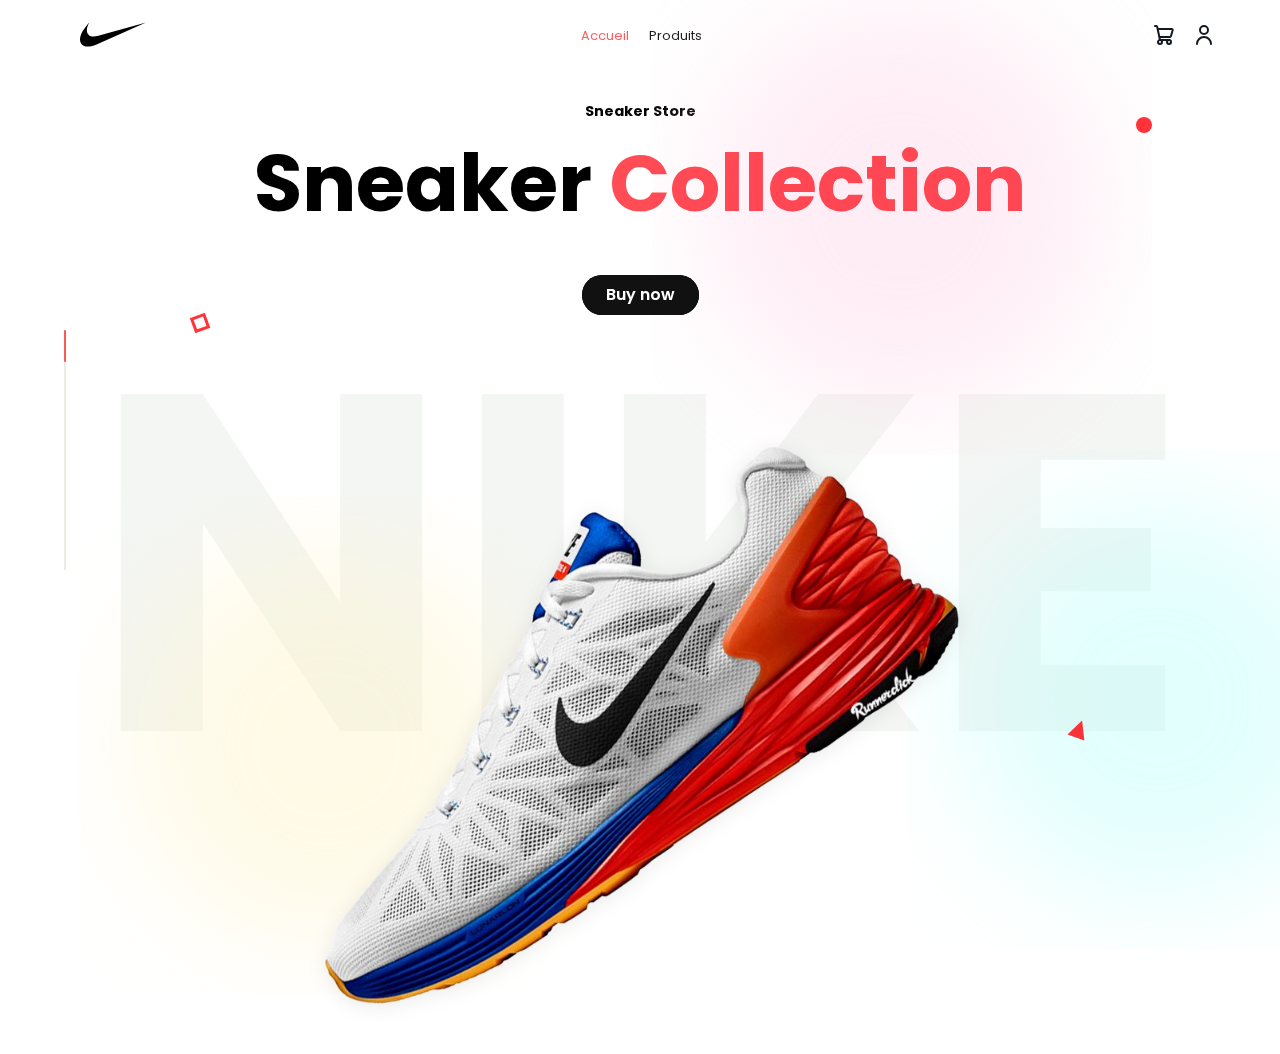
==== pages/landing/index.html @ f35dbf2d ":sparkles: #4 Integration of landing page" ====
<!DOCTYPE html>
<html>

<head>
  <meta charset=utf-8 />
  <meta name="viewport" content="width=device-width" />
  <title>Landing</title>
  <link href='https://fonts.googleapis.com/css?family=Poppins' rel='stylesheet'>
  <link rel="stylesheet" href="../../style/reset.css" />
  <link rel="stylesheet" href="../../components/Header/style.css" />
  <link rel="stylesheet" href="./style.css" />
</head>

<body>
  <div class="Header"></div>
  <div class="container">
    <div class="hero">
      <h2 class="subtitle">Sneaker Store</h2>
      <h1 class="title">
        Sneaker <span class="specialTitle">Collection</span>
      </h1>

      <button class="ctaBuy">Buy now</button>

      <h1 class="backgroundTitle">NIKE</h1>

      <img class="backgroundImage" src="../../assets/images/shoe.png" />


      <svg class="redCircle" width="500px" height="500px">
        <defs>
          <filter x="-50%" y="-50%" width="500%" height="500%" id="blur">
            <feGaussianBlur stdDeviation="60" />
          </filter>
        </defs>
        <circle cx="250" cy="250" r="200" fill="#FFD2E6" opacity="0.4" filter="url(#blur)"></circle>
      </svg>

      <svg class="yellowCircle" width="500px" height="500px">
        <defs>
          <filter x="-50%" y="-50%" width="500%" height="500%" id="blur">
            <feGaussianBlur stdDeviation="60" />
          </filter>
        </defs>
        <circle cx="250" cy="250" r="200" fill="#FEF3C2" opacity="0.4" filter="url(#blur)"></circle>
      </svg>

      <svg class="blueCircle" width="500px" height="500px">
        <defs>
          <filter x="-50%" y="-50%" width="500%" height="500%" id="blur">
            <feGaussianBlur stdDeviation="60" />
          </filter>
        </defs>
        <circle cx="250" cy="250" r="200" fill="#B7FFFB" opacity="0.4" filter="url(#blur)"></circle>
      </svg>

      <div class="littleCircle"></div>
      <div class="littleRectangle"></div>
      <div class="littleTriangle"></div>

      <div class="scrollBarIndicator">
        <div class="scrollBarBox">
          <div class="scrollBar"></div>
        </div>
      </div>
    </div>


  </div>
  <div class="Footer"></div>
  <script src="../../components/Header/script.js"></script>
  <script src="./script.js"></script>
</body>

</html>
---- components/Header/style.css ----
@import url('https://fonts.googleapis.com/css?family=Poppins');


* {
  font-family: 'Poppins', sans-serif;
  --red-color: #FF5B5F;
}

.headerContainer {
  width: 100%;
  display: flex;
  justify-content: space-between;
  align-items: center;
  padding: 0 4rem 0 5rem;
  background: transparent;
}

.logo {
  cursor: pointer;
}

.headerLinks {

}

.headerLink {
  cursor: pointer;
  text-decoration: none;
  color: rgb(25, 25, 25);
  font-size: 0.8rem;
  margin-right: 1rem;
}

.active {
  color: var(--red-color);
}

.headerUser {
  display: flex;
  justify-content: space-between;
}

.headerUser > img:not(:last-child) {
  margin-right: 1rem;
}
---- pages/landing/style.css ----
body {
  font-family: 'Poppins', sans-serif;
  overflow-x: hidden;
}

.container {
  max-width: 980px;
  margin: 2rem auto;
}

.hero {
  display: flex;
  flex-direction: column;
  justify-content: center;
  align-items: center;
}

.subtitle {
  font-size: 0.9rem;
  font-weight: medium;
}

.title {
  font-size: 5rem;
  font-weight: bold;
  margin-bottom: 2rem;
  z-index: 10;
}

.specialTitle {
  color: #FF000E;
  opacity: 0.7;
  z-index: 10;
}

.ctaBuy {
  cursor: pointer;
  color: white;
  background: black;
  border: none;
  border-radius: 2rem;
  padding: 0.5rem 1.5rem;
  font-weight: 600;
  position: relative;
  outline: none;
  z-index: 10;
}


.ctaBuy:before {
  content: '';
  background: linear-gradient(45deg, #ff0000, #ff7300, #fffb00, #48ff00, #00ffd5, #002bff, #7a00ff, #ff00c8, #ff0000);
  position: absolute;
  top: -2px;
  left:-2px;
  background-size: 400%;
  z-index: -1;
  filter: blur(5px);
  width: calc(100% + 4px);
  height: calc(100% + 4px);
  animation: glowing 20s linear infinite;
  opacity: 0;
  transition: opacity .3s ease-in-out;
  border-radius: 2rem;
}

.ctaBuy:active {
  color: #000
}

.ctaBuy:active:after {
  background: transparent;
}

.ctaBuy:hover:before {
  opacity: 1;
}

.ctaBuy:after {
  z-index: -1;
  content: '';
  position: absolute;
  width: 100%;
  height: 100%;
  background: #111;
  left: 0;
  top: 0;
  border-radius: 2rem;
}

@keyframes glowing {
  0% { background-position: 0 0; }
  50% { background-position: 400% 0; }
  100% { background-position: 0 0; }
}

.backgroundTitle {
  color: rgb(201, 215, 201);
  font-size: 30rem;
  line-height: 1rem;
  z-index: -1;
  margin-top: 15rem;
  opacity: 0.2;
}

.backgroundImage {
  width: 70%;
  height: auto;
  margin-top: -10rem;
  filter: drop-shadow(rgba(0, 0, 0, 0.08) 0px 0.2rem 0.6rem);
  z-index: 10;
}

.redCircle {
  position: absolute;
  top: -5%;
  right: 10%;
  z-index: 2;
}

.yellowCircle {
  position: absolute;
  top: 55%;
  left: 6%;
  z-index: 2;
}

.blueCircle {
  position: absolute;
  top: 50%;
  right: -10%;
  z-index: 2;
}

.littleCircle {
  position: absolute;
  top: 13%;
  right: 10%;
  z-index: 10;
  padding: 0.5rem;
  border-radius: 50%;
  background: #FF0007;
  opacity: 0.8;
}

.littleRectangle {
  position: absolute;
  top: 35%;
  left: 15%;
  z-index: 10;
  padding: 0.3rem;
  border: 3px solid #FF0007;
  opacity: 0.8;
  transform: rotate(-20deg);
}

.littleTriangle {
  position: absolute;
  top: 80%;
  right: 15%;
  z-index: 10;
  opacity: 0.8;
  width: 0;
  height: 0;
  border-style: solid;
  border-width: 0 9px 18px 9px;
  border-color: transparent transparent #ff0009 transparent;
  transform: rotate(20deg);
}

.scrollBarIndicator {
  position: fixed;
  top: 50%;
  left: 5%;
  width: 2px;
  height: 15rem;
  background: #E9E7E0;
  opacity: 0.8;
  z-index: -1;
  transform: translateY(-50%);
}

.scrollBarBox {
  position: relative;
  width: 100%;
  height: 87%;
}

.scrollBar {
  position: absolute;
  top: 0;
  left: 0;
  width: 100%;
  height: 2rem;
  background: #FF0000;
  opacity: 0.8;
  z-index: -1;
  border-radius: 1rem;
}
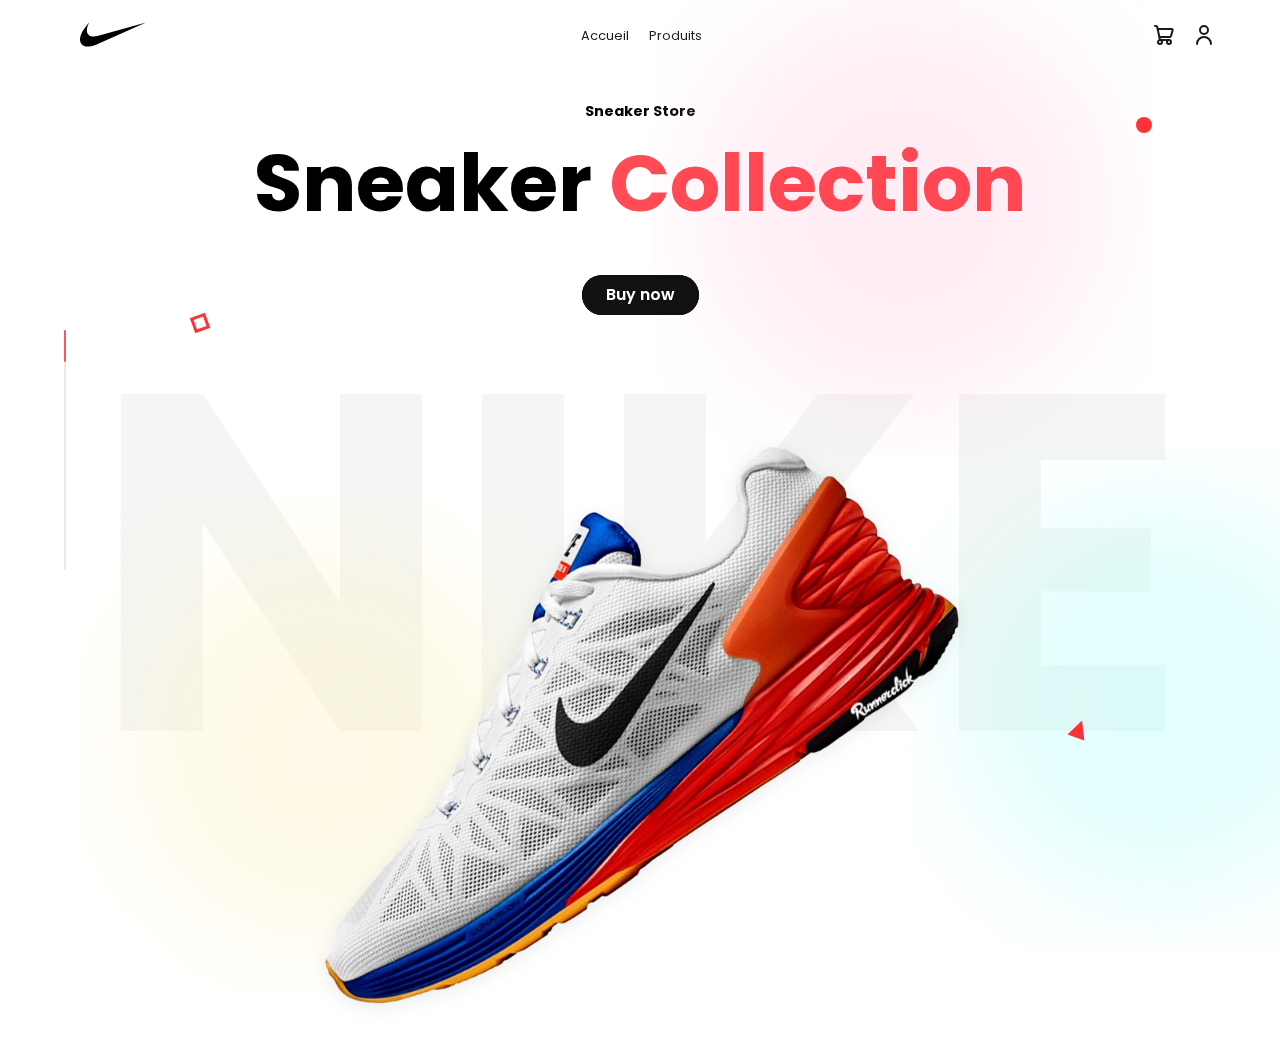
==== commit c16d5f02: "📱 #4 Work on responsive landing page" ====
--- a/pages/landing/index.html
+++ b/pages/landing/index.html
@@ -12,7 +12,7 @@
 </head>
 
 <body>
-  <div class="Header"></div>
+  <header class="Header"></header>
   <div class="container">
     <div class="hero">
       <h2 class="subtitle">Sneaker Store</h2>
@@ -25,7 +25,6 @@
       <h1 class="backgroundTitle">NIKE</h1>
 
       <img class="backgroundImage" src="../../assets/images/shoe.png" />
-
 
       <svg class="redCircle" width="500px" height="500px">
         <defs>
@@ -67,7 +66,7 @@
 
 
   </div>
-  <div class="Footer"></div>
+  <footer class="Footer"></footer>
   <script src="../../components/Header/script.js"></script>
   <script src="./script.js"></script>
 </body>
--- a/components/Header/style.css
+++ b/components/Header/style.css
@@ -1,5 +1,4 @@
 @import url('https://fonts.googleapis.com/css?family=Poppins');
-
 
 * {
   font-family: 'Poppins', sans-serif;
@@ -13,14 +12,11 @@
   align-items: center;
   padding: 0 4rem 0 5rem;
   background: transparent;
+  z-index: 100;
 }
 
 .logo {
   cursor: pointer;
-}
-
-.headerLinks {
-
 }
 
 .headerLink {
@@ -43,3 +39,136 @@
 .headerUser > img:not(:last-child) {
   margin-right: 1rem;
 }
+
+.headerMobileContainer {
+  display: flex;
+  justify-content: space-between;
+  align-items: center;
+  z-index: 100;
+}
+
+.headerMobileUser {
+  display: flex;
+  align-items: center;
+}
+
+.headerMobileUser > img {
+  margin-right: 1rem;
+}
+
+.burgerIcon {
+  margin-left: 1rem;
+}
+
+.logoMobile {
+  cursor: pointer;
+  margin-left: 3rem;
+}
+
+.headerMobileLinks {
+  height: 100vh;
+  width: 100%;
+  z-index: 200;
+  position: absolute;
+  transform: translate(-100%, 0);
+  transition: transform 0.5s ease-in-out;
+  backdrop-filter: blur(25px);
+  padding: 0 1rem;
+}
+
+.headerMobileLinkBox {
+  display: flex;
+  margin-top: 5rem;
+}
+
+.returnIcon {
+  position: absolute;
+  top: 1rem;
+  left: 1rem;
+  cursor: pointer;
+  background: white;
+  padding: 0.5rem;
+  border-radius: 50%;
+}
+
+.headerMobileLink {
+  cursor: pointer;
+  text-decoration: none;
+  font-size: 1.2rem;
+  font-weight: bold;
+  width: 50%;
+  display: flex;
+  justify-content: center;
+  align-items: center;
+  flex-direction: column;
+  color: black;
+  padding: 3rem 1rem;
+  position: relative;
+}
+
+
+.headerMobileLink:before {
+  content: '';
+  background: linear-gradient(45deg, #ff0000, #ff7300, #fffb00, #48ff00, #00ffd5, #002bff, #7a00ff, #ff00c8, #ff0000);
+  position: absolute;
+  top: -2px;
+  left:-2px;
+  background-size: 400%;
+  z-index: -1;
+  filter: blur(5px);
+  width: calc(100% + 4px);
+  height: calc(100% + 4px);
+  animation: glowing 20s linear infinite;
+  opacity: 0;
+  transition: opacity .3s ease-in-out;
+  border-radius: 2rem;
+}
+
+
+.headerMobileLink:active:after {
+  background: transparent;
+}
+
+.active.headerMobileLink:before {
+  opacity: 1;
+}
+
+.headerMobileLink:after {
+  z-index: -1;
+  content: '';
+  position: absolute;
+  width: 100%;
+  height: 100%;
+  left: 0;
+  top: 0;
+  border-radius: 2rem;
+}
+
+@keyframes glowing {
+  0% { background-position: 0 0; }
+  50% { background-position: 400% 0; }
+  100% { background-position: 0 0; }
+}
+
+
+.mobileLogoLink {
+  width: 2rem;
+  height: 2rem;
+}
+
+.mobileLogoLink2 {
+  width: 2.5rem;
+  height: 2.5rem;
+}
+
+.show {
+  transform: translate(0, 0);
+}
+
+
+@media screen and (max-width: 640px) {
+  .active {
+    border-radius: 1rem;
+    background: white;
+  }
+}--- a/pages/landing/style.css
+++ b/pages/landing/style.css
@@ -196,4 +196,57 @@
   opacity: 0.8;
   z-index: -1;
   border-radius: 1rem;
+}
+
+@media screen and (max-width: 640px) {
+  .container {
+    max-width: 100%;
+    width: 100%;
+    margin: 0;
+    position: relative;
+  }
+
+  .hero {
+    width: 100%;
+    margin-top: 2rem;
+  }
+
+  .title {
+    font-size: 3rem;
+    text-align: center;
+  }
+
+  .backgroundTitle {
+    font-size: 10rem;
+    margin-top: 8rem;
+  }
+
+  .backgroundImage {
+    margin-top: -4rem;
+  }
+
+  .redCircle {
+    position: absolute;
+    top: -8%;
+    right: 0%;
+    z-index: 2;
+    opacity: 0.5;
+  }
+  
+  .yellowCircle {
+    position: absolute;
+    top: 30%;
+    left: 0%;
+    z-index: 2;
+    opacity: 0.5;
+  }
+  
+  .blueCircle {
+    position: absolute;
+    top: 70%;
+    left: 0%;
+    z-index: 2;
+    opacity: 0.5;
+  }
+  
 }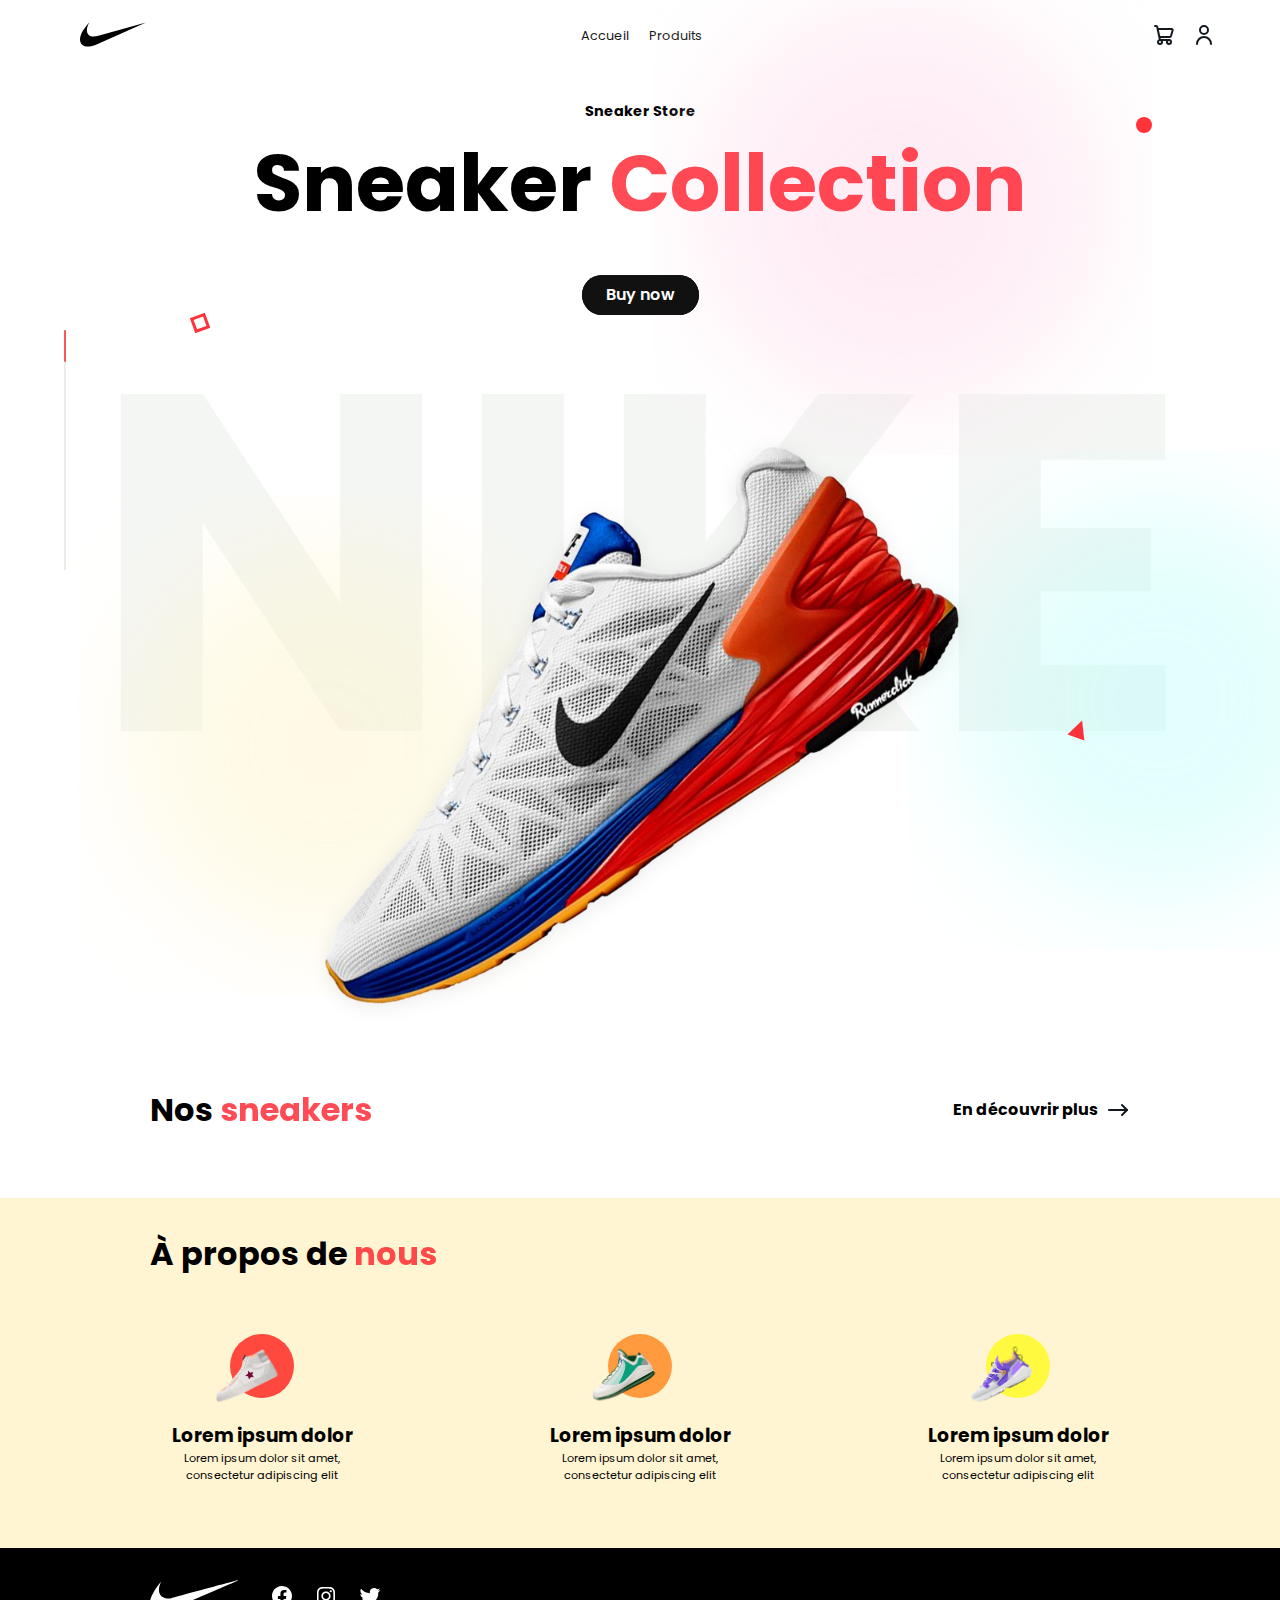
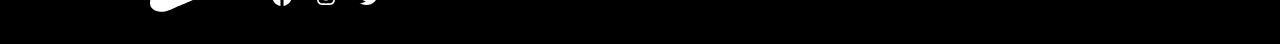
==== commit 879771bc: ":sparkles: #4 Finish landing page" ====
--- a/pages/landing/index.html
+++ b/pages/landing/index.html
@@ -8,6 +8,7 @@
   <link href='https://fonts.googleapis.com/css?family=Poppins' rel='stylesheet'>
   <link rel="stylesheet" href="../../style/reset.css" />
   <link rel="stylesheet" href="../../components/Header/style.css" />
+  <link rel="stylesheet" href="../../components/Footer/style.css" />
   <link rel="stylesheet" href="./style.css" />
 </head>
 
@@ -19,55 +20,99 @@
       <h1 class="title">
         Sneaker <span class="specialTitle">Collection</span>
       </h1>
+      <button class="ctaBuy">Buy now</button>
+      <h1 class="backgroundTitle">NIKE</h1>
+      <img class="backgroundImage" src="../../assets/images/shoe.png" />
+    </div>
 
-      <button class="ctaBuy">Buy now</button>
+    <div class="products">
+      <div class="productsTitleBox">
+        <h1 class="productsTitle">Nos <span class="specialTitle">sneakers</span></h1>
+        <h4 class="productDiscoverCtaBox">
+          <a class="productDiscoverCta" href="/pages/products/index.html">En découvrir plus</a>
+          <img class="productDiscoverCtaIcon" src="../../assets/images/arrow-left.svg" />
+        </h4>
+      </div>
+      <div class="someProducts"></div>
+    </div>
 
-      <h1 class="backgroundTitle">NIKE</h1>
+    <!--Absolute position elements-->
+    <svg class="redCircle" width="500px" height="500px">
+      <defs>
+        <filter x="-50%" y="-50%" width="500%" height="500%" id="blur">
+          <feGaussianBlur stdDeviation="60" />
+        </filter>
+      </defs>
+      <circle cx="250" cy="250" r="200" fill="#FFD2E6" opacity="0.4" filter="url(#blur)"></circle>
+    </svg>
 
-      <img class="backgroundImage" src="../../assets/images/shoe.png" />
+    <svg class="yellowCircle" width="500px" height="500px">
+      <defs>
+        <filter x="-50%" y="-50%" width="500%" height="500%" id="blur">
+          <feGaussianBlur stdDeviation="60" />
+        </filter>
+      </defs>
+      <circle cx="250" cy="250" r="200" fill="#FEF3C2" opacity="0.4" filter="url(#blur)"></circle>
+    </svg>
 
-      <svg class="redCircle" width="500px" height="500px">
-        <defs>
-          <filter x="-50%" y="-50%" width="500%" height="500%" id="blur">
-            <feGaussianBlur stdDeviation="60" />
-          </filter>
-        </defs>
-        <circle cx="250" cy="250" r="200" fill="#FFD2E6" opacity="0.4" filter="url(#blur)"></circle>
-      </svg>
+    <svg class="blueCircle" width="500px" height="500px">
+      <defs>
+        <filter x="-50%" y="-50%" width="500%" height="500%" id="blur">
+          <feGaussianBlur stdDeviation="60" />
+        </filter>
+      </defs>
+      <circle cx="250" cy="250" r="200" fill="#B7FFFB" opacity="0.4" filter="url(#blur)"></circle>
+    </svg>
 
-      <svg class="yellowCircle" width="500px" height="500px">
-        <defs>
-          <filter x="-50%" y="-50%" width="500%" height="500%" id="blur">
-            <feGaussianBlur stdDeviation="60" />
-          </filter>
-        </defs>
-        <circle cx="250" cy="250" r="200" fill="#FEF3C2" opacity="0.4" filter="url(#blur)"></circle>
-      </svg>
+    <div class="littleCircle"></div>
+    <div class="littleRectangle"></div>
+    <div class="littleTriangle"></div>
 
-      <svg class="blueCircle" width="500px" height="500px">
-        <defs>
-          <filter x="-50%" y="-50%" width="500%" height="500%" id="blur">
-            <feGaussianBlur stdDeviation="60" />
-          </filter>
-        </defs>
-        <circle cx="250" cy="250" r="200" fill="#B7FFFB" opacity="0.4" filter="url(#blur)"></circle>
-      </svg>
 
-      <div class="littleCircle"></div>
-      <div class="littleRectangle"></div>
-      <div class="littleTriangle"></div>
+  </div>
 
-      <div class="scrollBarIndicator">
-        <div class="scrollBarBox">
-          <div class="scrollBar"></div>
+  <div class="coloredContainer">
+    <div class="discoverUs">
+      <h1>À propos de <span class="specialTitle">nous</span></h1>
+
+      <div class="discoverCards">
+        <div class="discoverCard">
+          <div class="discoverCardImageWrapper">
+            <div class="discoverCardBackground" id="discoverCardBackground1"></div>
+            <img class="discoverCardImage" src="../../assets/images/sneaker-discover-1.png" />
+          </div>
+          <h3 class="discoverCardTitle">Lorem ipsum dolor</h3>
+          <p class="discoverCardText">Lorem ipsum dolor sit amet, consectetur adipiscing elit</p>
+        </div>
+        <div class="discoverCard">
+          <div class="discoverCardImageWrapper">
+            <div class="discoverCardBackground" id="discoverCardBackground2"></div>
+            <img class="discoverCardImage" src="../../assets/images/sneaker-discover-2.png" />
+          </div>
+          <h3 class="discoverCardTitle">Lorem ipsum dolor</h3>
+          <p class="discoverCardText">Lorem ipsum dolor sit amet, consectetur adipiscing elit</p>
+        </div>
+        <div class="discoverCard">
+          <div class="discoverCardImageWrapper">
+            <div class="discoverCardBackground" id="discoverCardBackground3"></div>
+            <img class="discoverCardImage" src="../../assets/images/sneaker-discover-3.png" />
+          </div>
+          <h3 class="discoverCardTitle">Lorem ipsum dolor</h3>
+          <p class="discoverCardText">Lorem ipsum dolor sit amet, consectetur adipiscing elit</p>
         </div>
       </div>
     </div>
+  </div>
 
+  <div class="scrollBarIndicator">
+    <div class="scrollBarBox">
+      <div class="scrollBar"></div>
+    </div>
+  </div>
 
-  </div>
   <footer class="Footer"></footer>
   <script src="../../components/Header/script.js"></script>
+  <script src="../../components/Footer/script.js"></script>
   <script src="./script.js"></script>
 </body>
 
--- a/components/Footer/style.css
+++ b/components/Footer/style.css
@@ -0,0 +1,50 @@
+@import url('https://fonts.googleapis.com/css?family=Poppins');
+
+* {
+  font-family: 'Poppins', sans-serif;
+}
+
+.footerContainer {
+  width: 100%;
+  background: black;
+  z-index: 100;
+}
+
+.footerWrapper {
+  max-width: 980px;
+  margin: 0 auto;
+  padding: 2rem 0;
+  display: flex;
+}
+
+.footerLogo {
+  margin-right: 2rem;
+}
+
+
+.footerLinks {
+  display: flex;
+  justify-content: space-between;
+  align-items: center;
+  width: 7rem;
+}
+
+.footerLink {
+  cursor: pointer;
+}
+
+@media screen and (max-width: 640px) {
+
+.footerWrapper {
+  justify-content: center;
+  align-items: center;
+  flex-direction: column;
+}
+
+.footerLogo {
+  margin: 0 0 2rem 0;
+}
+
+
+
+}--- a/pages/landing/style.css
+++ b/pages/landing/style.css
@@ -1,6 +1,7 @@
 body {
-  font-family: 'Poppins', sans-serif;
+  font-family: "Poppins", sans-serif;
   overflow-x: hidden;
+  position: relative;
 }
 
 .container {
@@ -8,6 +9,7 @@
   margin: 2rem auto;
 }
 
+/**************************** Hero *********************/
 .hero {
   display: flex;
   flex-direction: column;
@@ -28,7 +30,7 @@
 }
 
 .specialTitle {
-  color: #FF000E;
+  color: #ff000e;
   opacity: 0.7;
   z-index: 10;
 }
@@ -46,13 +48,23 @@
   z-index: 10;
 }
 
-
 .ctaBuy:before {
-  content: '';
-  background: linear-gradient(45deg, #ff0000, #ff7300, #fffb00, #48ff00, #00ffd5, #002bff, #7a00ff, #ff00c8, #ff0000);
+  content: "";
+  background: linear-gradient(
+    45deg,
+    #ff0000,
+    #ff7300,
+    #fffb00,
+    #48ff00,
+    #00ffd5,
+    #002bff,
+    #7a00ff,
+    #ff00c8,
+    #ff0000
+  );
   position: absolute;
   top: -2px;
-  left:-2px;
+  left: -2px;
   background-size: 400%;
   z-index: -1;
   filter: blur(5px);
@@ -60,12 +72,12 @@
   height: calc(100% + 4px);
   animation: glowing 20s linear infinite;
   opacity: 0;
-  transition: opacity .3s ease-in-out;
+  transition: opacity 0.3s ease-in-out;
   border-radius: 2rem;
 }
 
 .ctaBuy:active {
-  color: #000
+  color: #000;
 }
 
 .ctaBuy:active:after {
@@ -78,7 +90,7 @@
 
 .ctaBuy:after {
   z-index: -1;
-  content: '';
+  content: "";
   position: absolute;
   width: 100%;
   height: 100%;
@@ -89,9 +101,15 @@
 }
 
 @keyframes glowing {
-  0% { background-position: 0 0; }
-  50% { background-position: 400% 0; }
-  100% { background-position: 0 0; }
+  0% {
+    background-position: 0 0;
+  }
+  50% {
+    background-position: 400% 0;
+  }
+  100% {
+    background-position: 0 0;
+  }
 }
 
 .backgroundTitle {
@@ -111,6 +129,8 @@
   z-index: 10;
 }
 
+/**************************** Absolute Positioning elements *********************/
+
 .redCircle {
   position: absolute;
   top: -5%;
@@ -139,7 +159,7 @@
   z-index: 10;
   padding: 0.5rem;
   border-radius: 50%;
-  background: #FF0007;
+  background: #ff0007;
   opacity: 0.8;
 }
 
@@ -149,7 +169,7 @@
   left: 15%;
   z-index: 10;
   padding: 0.3rem;
-  border: 3px solid #FF0007;
+  border: 3px solid #ff0007;
   opacity: 0.8;
   transform: rotate(-20deg);
 }
@@ -168,15 +188,222 @@
   transform: rotate(20deg);
 }
 
+/**************************** Products samples *********************/
+
+.productsTitleBox {
+  display: flex;
+  flex-direction: row;
+  justify-content: space-between;
+  align-items: center;
+  margin-top: 2rem;
+}
+
+.productDiscoverCtaBox {
+  display: flex;
+  flex-direction: row;
+  align-items: center;
+} 
+
+.productDiscoverCta {
+  cursor: pointer;
+  color:  black;
+  text-decoration: none;
+}
+
+.productDiscoverCtaIcon {
+  margin-left: 0.5rem;
+}
+
+.someProducts {
+  display: flex;
+  flex-direction: row;
+  flex-wrap: wrap;
+  justify-content: space-between;
+  margin-top: 2rem;
+}
+
+.product {
+  max-width: 18rem;
+  transition: all 0.2s ease 0s;
+  border-radius: 2rem;
+  position: relative;
+}
+
+.product:before {
+  content: "";
+  background: linear-gradient(
+    45deg,
+    #ff0000,
+    #ff7300,
+    #fffb00,
+    #48ff00,
+    #00ffd5,
+    #002bff,
+    #7a00ff,
+    #ff00c8,
+    #ff0000
+  );
+  position: absolute;
+  top: -2px;
+  left: -2px;
+  background-size: 400%;
+  z-index: -1;
+  filter: blur(5px);
+  width: calc(100% + 4px);
+  height: calc(100% + 4px);
+  animation: glowing 20s linear infinite;
+  opacity: 0;
+  transition: opacity 0.3s ease-in-out;
+  border-radius: 2rem;
+}
+
+.product:active {
+  color: rgba(255, 186, 188, 0.2);
+}
+
+.product:active:after {
+  background: transparent;
+}
+
+.product:hover:before {
+  opacity: 1;
+}
+
+.product:after {
+  z-index: -1;
+  content: "";
+  position: absolute;
+  width: 100%;
+  height: 100%;
+  background: rgb(252, 245, 245);
+  left: 0;
+  top: 0;
+  border-radius: 2rem;
+}
+
+
+.productImage {
+  width: 18rem;
+  overflow: hidden;
+  border-radius: 2rem;
+  filter: drop-shadow(rgba(0, 0, 0, 0.04) 0px 0.2rem 0.6rem);
+}
+
+.productImage img {
+  margin: -5rem 0 -2rem 0;
+}
+
+.productDetails {
+  padding: 1rem;
+
+}
+
+.productMeta {
+  display: flex;
+  justify-content: space-between;
+}
+
+.productCta {
+  position: absolute;
+  bottom: 1rem;
+  right: 1rem;
+  color: white;
+  border-radius: 2rem;
+  border: none;
+  background-color: #403A59;
+  padding: 0.5rem 1.5rem;
+  cursor: pointer;
+  font-weight: 500;
+  transition: background-color 0.2s ease-in-out;
+  filter: drop-shadow(rgba(0, 0, 0, 0.08) 0px 0.2rem 0.6rem);
+}
+
+.productCta:hover {
+  background-color: #483e6f;
+}
+
+
+/**************************** Discover us *********************/
+
+.coloredContainer {
+  background-color: #fff5d2;
+}
+
+.discoverUs {
+  max-width: 980px;
+  margin: 2rem auto;
+  margin-bottom: 0;
+  padding: 2rem 0 4rem 0;
+}
+
+
+.discoverCards {
+  display: flex;
+  flex-direction: row;
+  justify-content: space-between;
+  margin-top: 2rem;
+}
+
+
+.discoverCard {
+  max-width: 14rem;
+  display: flex;
+  flex-direction: column;
+  align-items: center;
+  text-align: center;
+}
+
+.discoverCardImageWrapper {
+  position: relative;
+  width: 7rem;
+  height: 7rem;
+}
+
+.discoverCardImage {
+  position: absolute;
+  top: 50%;
+  left: 50%;
+  transform: translate(-70%, -45%);
+  width: 7rem;
+  height: 7rem;
+}
+
+.discoverCardBackground {
+  position: absolute;
+  top: 50%;
+  left: 50%;
+  transform: translate(-50%, -50%);
+  padding: 2rem;
+  border-radius: 50rem;
+  opacity: 0.7;
+} 
+
+#discoverCardBackground1 {
+  background-color: #ff0000;
+}
+
+#discoverCardBackground2 {
+  background-color: #ff7300;
+}
+
+#discoverCardBackground3 {
+  background-color: #fffb00;
+}
+
+.discoverCardText {
+  font-size: 0.7rem;
+}
+
+
 .scrollBarIndicator {
   position: fixed;
   top: 50%;
   left: 5%;
   width: 2px;
   height: 15rem;
-  background: #E9E7E0;
+  background: #e9e7e0;
   opacity: 0.8;
-  z-index: -1;
+  z-index: 100;
   transform: translateY(-50%);
 }
 
@@ -192,11 +419,12 @@
   left: 0;
   width: 100%;
   height: 2rem;
-  background: #FF0000;
+  background: #ff0000;
   opacity: 0.8;
   z-index: -1;
   border-radius: 1rem;
 }
+
 
 @media screen and (max-width: 640px) {
   .container {
@@ -225,6 +453,47 @@
     margin-top: -4rem;
   }
 
+  .productsTitleBox {
+    flex-direction: column;
+  }
+
+  .productsTitle {
+    text-align: center;
+  }
+
+  .someProducts {
+    display: flex;
+    flex-direction: column;
+    flex-wrap: nowrap;
+    justify-content: center;
+    align-items: center;
+    margin-top: 2rem;
+  }
+  
+  .product {
+    margin-bottom: 2rem;
+  }
+
+  .productDetails {
+    padding: 1rem 1rem 2rem 1rem;
+  }
+
+  .discoverUs {
+    padding: 2rem;
+  }
+
+  .discoverUs h1 {
+    text-align: center;
+  }
+
+  .discoverCards {
+    display: flex;
+    flex-direction: column;
+    justify-content: center;
+    align-items: center;
+    margin-top: 2rem;
+  }
+
   .redCircle {
     position: absolute;
     top: -8%;
@@ -232,7 +501,7 @@
     z-index: 2;
     opacity: 0.5;
   }
-  
+
   .yellowCircle {
     position: absolute;
     top: 30%;
@@ -240,7 +509,7 @@
     z-index: 2;
     opacity: 0.5;
   }
-  
+
   .blueCircle {
     position: absolute;
     top: 70%;
@@ -248,5 +517,4 @@
     z-index: 2;
     opacity: 0.5;
   }
-  
-}+}
